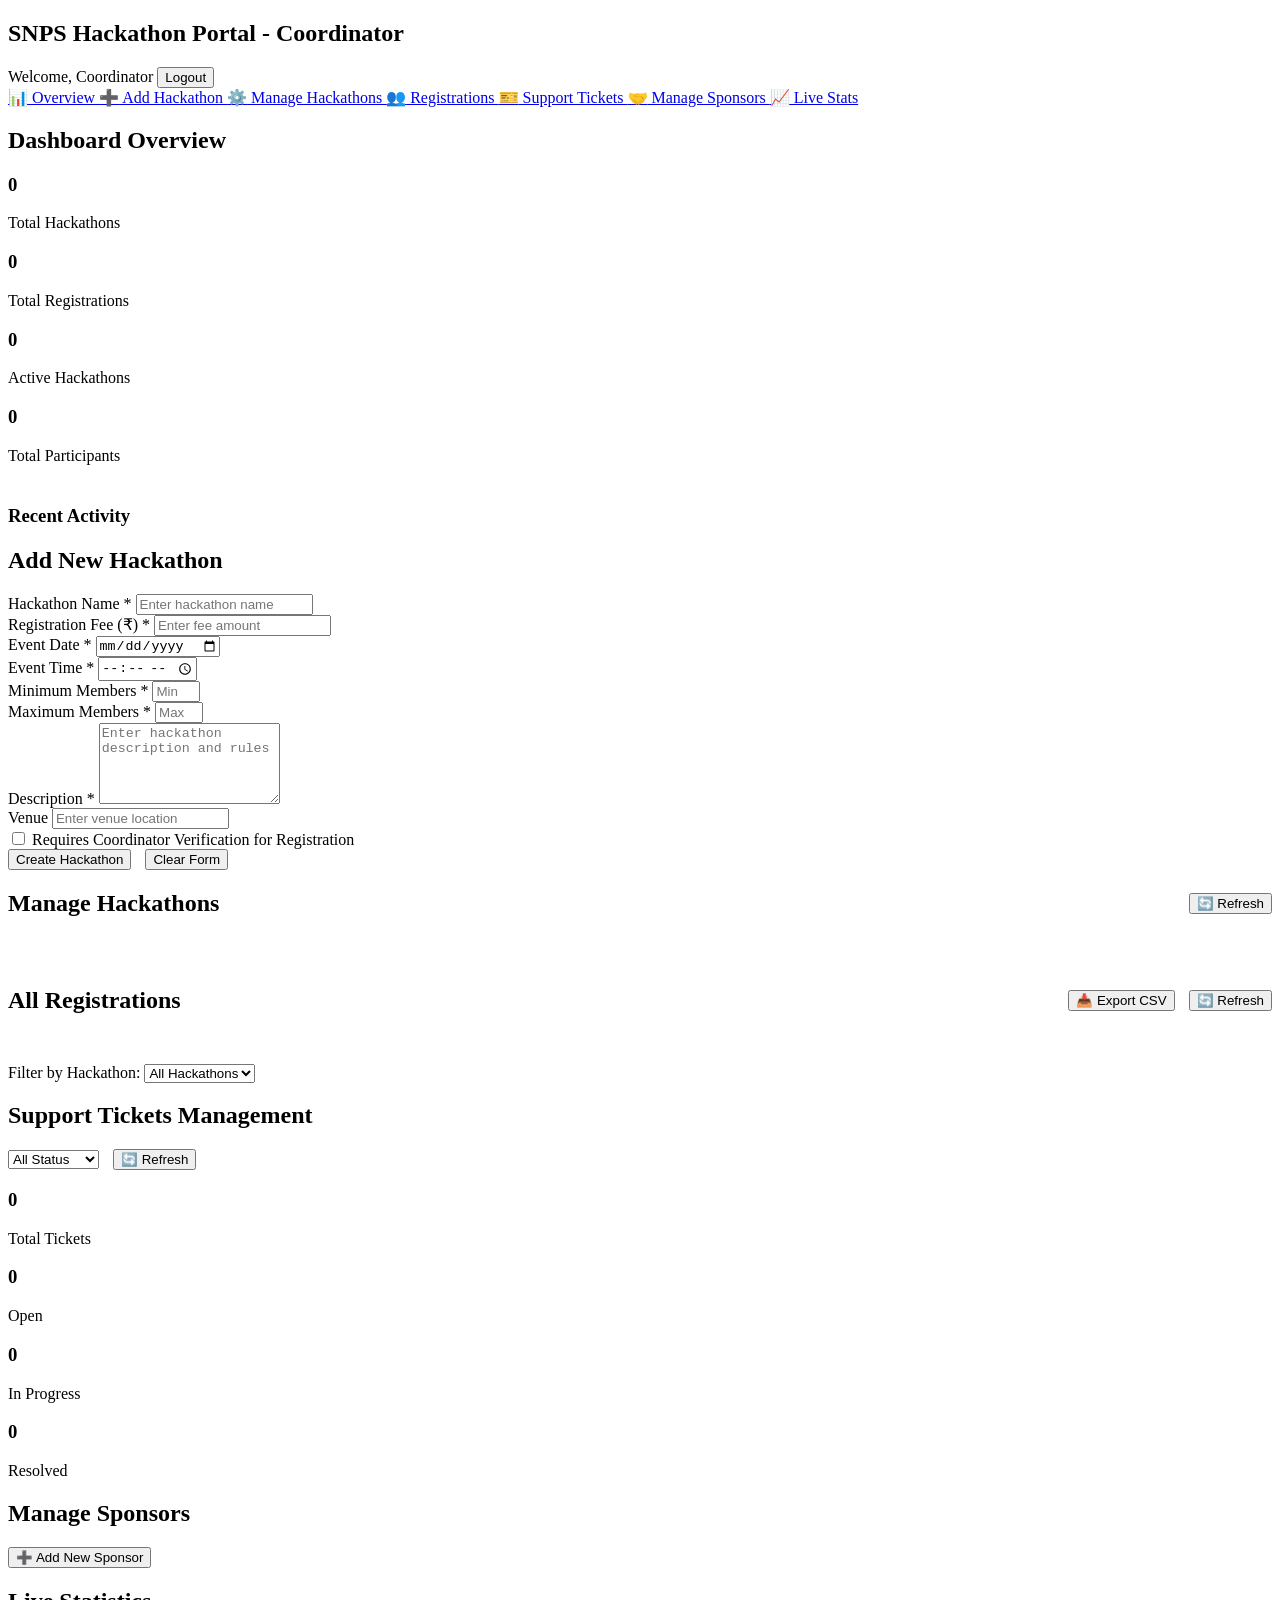
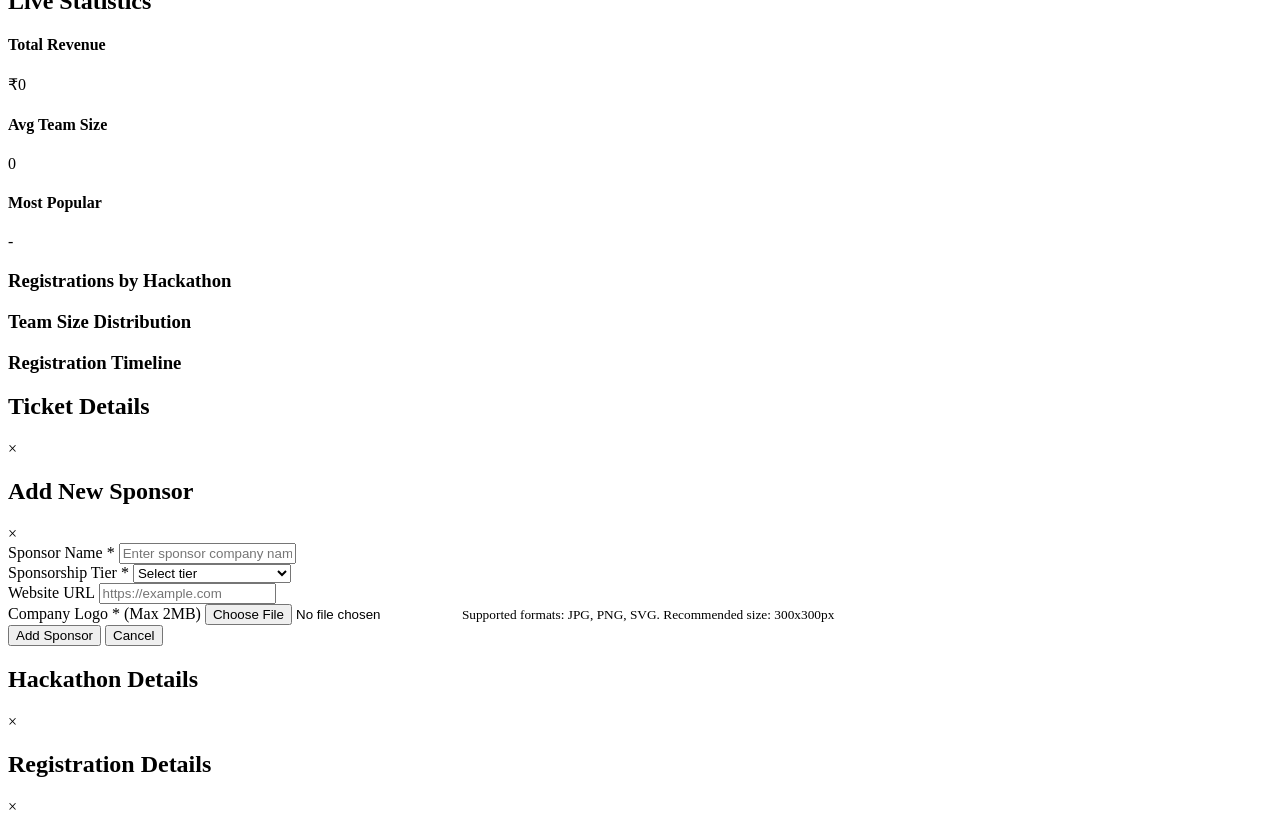
==== coordinator-dashboard.html @ 32f39334 "Add files via upload" ====
<!DOCTYPE html>
<html lang="en">

<head>
    <meta charset="UTF-8">
    <meta name="viewport" content="width=device-width, initial-scale=1.0">
    <title>Coordinator Dashboard - Hackathon Portal</title>
    <link rel="stylesheet" href="css/style.css">
    <link rel="stylesheet" href="css/dashboard.css">
    <link rel="stylesheet" href="css/tickets.css">
    <link rel="stylesheet" href="css/sponsors.css">
    <link rel="stylesheet" href="css/coordinator-modals.css">
</head>

<body>
    <header class="dashboard-header">
        <div class="container">
            <div class="logo">
                <h2>SNPS Hackathon Portal - Coordinator</h2>
            </div>
            <div class="user-info">
                <span id="coordName">Welcome, Coordinator</span>
                <button onclick="logout()" class="btn btn-logout">Logout</button>
            </div>
        </div>
    </header>

    <nav class="dashboard-nav">
        <a href="#" class="nav-item active" data-tab="overview">
            <span>📊</span> Overview
        </a>
        <a href="#" class="nav-item" data-tab="addhackathon">
            <span>➕</span> Add Hackathon
        </a>
        <a href="#" class="nav-item" data-tab="manage">
            <span>⚙️</span> Manage Hackathons
        </a>
        <a href="#" class="nav-item" data-tab="registrations">
            <span>👥</span> Registrations
        </a>
        <a href="#" class="nav-item" data-tab="tickets">
            <span>🎫</span> Support Tickets
            <span class="badge" id="coordTicketBadge" style="display: none;">0</span>
        </a>
        <a href="#" class="nav-item" data-tab="sponsors">
            <span>🤝</span> Manage Sponsors
        </a>
        <a href="#" class="nav-item" data-tab="livestats">
            <span>📈</span> Live Stats
        </a>
    </nav>

    <main class="dashboard-main">
        <div class="container">
            <div id="overviewTab" class="tab-content active">
                <h2>Dashboard Overview</h2>
                <div class="stats-grid">
                    <div class="stat-card-large">
                        <h3 id="totalHackathonsCount">0</h3>
                        <p>Total Hackathons</p>
                    </div>
                    <div class="stat-card-large">
                        <h3 id="totalRegistrationsCount">0</h3>
                        <p>Total Registrations</p>
                    </div>
                    <div class="stat-card-large">
                        <h3 id="activeHackathonsCount">0</h3>
                        <p>Active Hackathons</p>
                    </div>
                    <div class="stat-card-large">
                        <h3 id="totalParticipantsCount">0</h3>
                        <p>Total Participants</p>
                    </div>
                </div>
                <div style="margin-top: 40px;">
                    <h3 style="color: var(--primary-color); margin-bottom: 20px;">Recent Activity</h3>
                    <div id="recentActivity" class="activity-list"></div>
                </div>
            </div>

            <div id="addhackathonTab" class="tab-content">
                <h2>Add New Hackathon</h2>
                <div id="addHackathonMessage" class="message-box"></div>
                <form id="addHackathonForm" class="hackathon-form">
                    <div class="form-row">
                        <div class="form-group">
                            <label for="hackathonName">Hackathon Name *</label>
                            <input type="text" id="hackathonName" required placeholder="Enter hackathon name">
                        </div>
                        <div class="form-group">
                            <label for="hackathonPrice">Registration Fee (₹) *</label>
                            <input type="number" id="hackathonPrice" required min="0" placeholder="Enter fee amount">
                        </div>
                    </div>
                    <div class="form-row">
                        <div class="form-group">
                            <label for="hackathonDate">Event Date *</label>
                            <input type="date" id="hackathonDate" required>
                        </div>
                        <div class="form-group">
                            <label for="hackathonTime">Event Time *</label>
                            <input type="time" id="hackathonTime" required>
                        </div>
                    </div>
                    <div class="form-row">
                        <div class="form-group">
                            <label for="minMembers">Minimum Members *</label>
                            <input type="number" id="minMembers" required min="1" max="10" placeholder="Min team size">
                        </div>
                        <div class="form-group">
                            <label for="maxMembers">Maximum Members *</label>
                            <input type="number" id="maxMembers" required min="1" max="10" placeholder="Max team size">
                        </div>
                    </div>
                    <div class="form-group">
                        <label for="hackathonDescription">Description *</label>
                        <textarea id="hackathonDescription" rows="5" required placeholder="Enter hackathon description and rules"></textarea>
                    </div>
                    <div class="form-group">
                        <label for="hackathonVenue">Venue</label>
                        <input type="text" id="hackathonVenue" placeholder="Enter venue location">
                    </div>
                    <div class="form-group checkbox-group">
                        <label>
                            <input type="checkbox" id="requiresVerification">
                            Requires Coordinator Verification for Registration
                        </label>
                    </div>
                    <button type="submit" class="btn btn-primary btn-large">Create Hackathon</button>
                    <button type="reset" class="btn btn-secondary" style="margin-left: 10px;">Clear Form</button>
                </form>
            </div>

            <div id="manageTab" class="tab-content">
                <div style="display: flex; justify-content: space-between; align-items: center; margin-bottom: 30px;">
                    <h2>Manage Hackathons</h2>
                    <button onclick="refreshManageList()" class="btn btn-secondary">🔄 Refresh</button>
                </div>
                <div id="manageHackathonsList" class="manage-list"></div>
            </div>

            <div id="registrationsTab" class="tab-content">
                <div style="display: flex; justify-content: space-between; align-items: center; margin-bottom: 30px;">
                    <h2>All Registrations</h2>
                    <div>
                        <button onclick="exportRegistrations()" class="btn btn-secondary">📥 Export CSV</button>
                        <button onclick="refreshRegistrations()" class="btn btn-secondary" style="margin-left: 10px;">🔄 Refresh</button>
                    </div>
                </div>
                <div class="filter-section">
                    <label for="filterHackathon">Filter by Hackathon:</label>
                    <select id="filterHackathon" onchange="filterRegistrations()">
                        <option value="all">All Hackathons</option>
                    </select>
                </div>
                <div id="allRegistrationsList" class="registrations-table"></div>
            </div>

            <div id="ticketsTab" class="tab-content">
                <div class="tab-header">
                    <h2>Support Tickets Management</h2>
                    <div>
                        <select id="ticketFilterStatus" onchange="filterCoordinatorTickets()">
                            <option value="all">All Status</option>
                            <option value="Open">Open</option>
                            <option value="In Progress">In Progress</option>
                            <option value="Resolved">Resolved</option>
                            <option value="Closed">Closed</option>
                        </select>
                        <button onclick="refreshCoordinatorTickets()" class="btn btn-secondary" style="margin-left: 10px;">🔄 Refresh</button>
                    </div>
                </div>
                <div class="ticket-stats">
                    <div class="stat-card">
                        <h3 id="coordTotalTickets">0</h3>
                        <p>Total Tickets</p>
                    </div>
                    <div class="stat-card">
                        <h3 id="coordOpenTickets">0</h3>
                        <p>Open</p>
                    </div>
                    <div class="stat-card">
                        <h3 id="coordInProgressTickets">0</h3>
                        <p>In Progress</p>
                    </div>
                    <div class="stat-card">
                        <h3 id="coordResolvedTickets">0</h3>
                        <p>Resolved</p>
                    </div>
                </div>
                <div id="coordinatorTicketsList" class="tickets-list"></div>
            </div>

            <div id="sponsorsTab" class="tab-content">
                <div class="tab-header">
                    <h2>Manage Sponsors</h2>
                    <button onclick="openAddSponsorModal()" class="btn btn-primary">
                        ➕ Add New Sponsor
                    </button>
                </div>
                <div id="sponsorsListCoord" class="sponsors-management-grid"></div>
            </div>

            <div id="livestatsTab" class="tab-content">
                <h2>Live Statistics</h2>
                <div class="live-stats-container">
                    <div class="stats-summary-row">
                        <div class="stat-box">
                            <h4>Total Revenue</h4>
                            <p id="totalRevenue">₹0</p>
                        </div>
                        <div class="stat-box">
                            <h4>Avg Team Size</h4>
                            <p id="avgTeamSize">0</p>
                        </div>
                        <div class="stat-box">
                            <h4>Most Popular</h4>
                            <p id="mostPopular">-</p>
                        </div>
                    </div>
                    <div class="chart-section">
                        <h3>Registrations by Hackathon</h3>
                        <div id="registrationsChart" class="chart-container"></div>
                    </div>
                    <div class="chart-section">
                        <h3>Team Size Distribution</h3>
                        <div id="teamSizeChart" class="chart-container"></div>
                    </div>
                    <div class="chart-section">
                        <h3>Registration Timeline</h3>
                        <div id="timelineChart" class="chart-container"></div>
                    </div>
                </div>
            </div>
        </div>

        <div id="coordViewTicketModal" class="modal">
            <div class="modal-content modal-large">
                <div class="modal-header">
                    <h2 id="coordViewTicketNumber">Ticket Details</h2>
                    <span class="close" onclick="closeCoordViewTicketModal()">&times;</span>
                </div>
                <div id="coordViewTicketContent"></div>
            </div>
        </div>

        <div id="addSponsorModal" class="modal">
            <div class="modal-content">
                <div class="modal-header">
                    <h2>Add New Sponsor</h2>
                    <span class="close" onclick="closeAddSponsorModal()">&times;</span>
                </div>
                <form id="addSponsorForm">
                    <div class="form-group">
                        <label for="sponsorName">Sponsor Name *</label>
                        <input type="text" id="sponsorName" required placeholder="Enter sponsor company name" maxlength="100">
                    </div>

                    <div class="form-group">
                        <label for="sponsorTier">Sponsorship Tier *</label>
                        <select id="sponsorTier" required>
                            <option value="">Select tier</option>
                            <option value="platinum">💎 Platinum Sponsor</option>
                            <option value="gold">🥇 Gold Sponsor</option>
                            <option value="silver">🥈 Silver Sponsor</option>
                            <option value="bronze">🥉 Bronze Sponsor</option>
                            <option value="community">🤝 Community Partner</option>
                        </select>
                    </div>

                    <div class="form-group">
                        <label for="sponsorWebsite">Website URL</label>
                        <input type="url" id="sponsorWebsite" placeholder="https://example.com">
                    </div>

                    <div class="form-group">
                        <label for="sponsorLogo">Company Logo * (Max 2MB)</label>
                        <input type="file" id="sponsorLogo" accept="image/*" required>
                        <small>Supported formats: JPG, PNG, SVG. Recommended size: 300x300px</small>
                        <div id="logoPreview" class="logo-preview"></div>
                    </div>

                    <div class="form-actions">
                        <button type="submit" class="btn btn-primary">Add Sponsor</button>
                        <button type="button" onclick="closeAddSponsorModal()" class="btn btn-secondary">Cancel</button>
                    </div>
                </form>
            </div>
        </div>

        <div id="viewHackathonModal" class="modal">
            <div class="modal-content modal-large">
                <div class="modal-header">
                    <h2>Hackathon Details</h2>
                    <span class="close" onclick="closeViewHackathonModal()">&times;</span>
                </div>
                <div id="viewHackathonContent" class="modal-body"></div>
            </div>
        </div>

        <div id="viewRegistrationModal" class="modal">
            <div class="modal-content modal-large">
                <div class="modal-header">
                    <h2>Registration Details</h2>
                    <span class="close" onclick="closeViewRegistrationModal()">&times;</span>
                </div>
                <div id="viewRegistrationContent" class="modal-body"></div>
            </div>
        </div>
    </main>

    <script src="js/auth.js"></script>
    <script src="js/tickets.js"></script>
    <script src="js/sponsors.js"></script>
    <script src="js/coordinator.js"></script>
    <script src="js/coordinator-tickets.js"></script>
    <script src="js/coordinator-sponsors.js"></script>
</body>

</html>
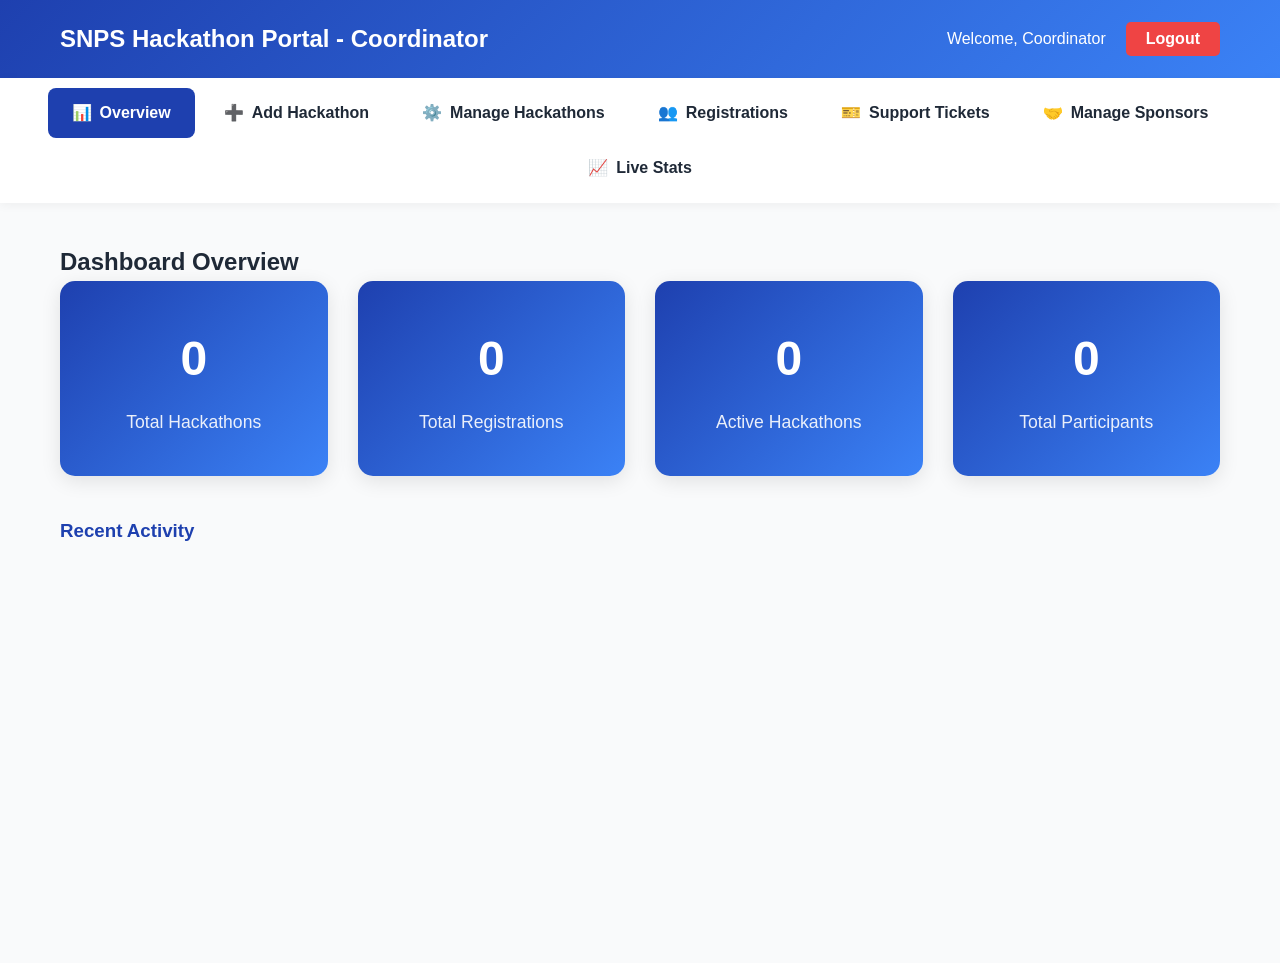
==== commit 9330979a: "Fix HTML encoding issues in coordinator-dashboard" ====
--- a/coordinator-dashboard.html
+++ b/coordinator-dashboard.html
@@ -5,11 +5,11 @@
     <meta charset="UTF-8">
     <meta name="viewport" content="width=device-width, initial-scale=1.0">
     <title>Coordinator Dashboard - Hackathon Portal</title>
-    <link rel="stylesheet" href="css/style.css">
-    <link rel="stylesheet" href="css/dashboard.css">
-    <link rel="stylesheet" href="css/tickets.css">
-    <link rel="stylesheet" href="css/sponsors.css">
-    <link rel="stylesheet" href="css/coordinator-modals.css">
+    <link rel="stylesheet" href="style.css">
+    <link rel="stylesheet" href="dashboard.css">
+    <link rel="stylesheet" href="tickets.css">
+    <link rel="stylesheet" href="sponsors.css">
+    <link rel="stylesheet" href="coordinator-modals.css">
 </head>
 
 <body>
@@ -317,4 +317,5 @@
     <script src="js/coordinator-sponsors.js"></script>
 </body>
 
-</html>+
+</html>
--- a/style.css
+++ b/style.css
@@ -0,0 +1,341 @@
+/* Reset and Base Styles */
+
+* {
+    margin: 0;
+    padding: 0;
+    box-sizing: border-box;
+}
+
+:root {
+    --primary-color: #1e40af;
+    --secondary-color: #3b82f6;
+    --accent-color: #f59e0b;
+    --text-dark: #1f2937;
+    --text-light: #6b7280;
+    --bg-light: #f9fafb;
+    --bg-white: #ffffff;
+    --border-color: #e5e7eb;
+    --success-color: #10b981;
+    --error-color: #ef4444;
+}
+
+body {
+    font-family: 'Segoe UI', Tahoma, Geneva, Verdana, sans-serif;
+    line-height: 1.6;
+    color: var(--text-dark);
+    background-color: var(--bg-light);
+}
+
+.container {
+    max-width: 1200px;
+    margin: 0 auto;
+    padding: 0 20px;
+}
+
+
+/* Header Styles */
+
+.header {
+    background: linear-gradient(135deg, var(--primary-color), var(--secondary-color));
+    color: white;
+    padding: 20px 0;
+    box-shadow: 0 2px 10px rgba(0, 0, 0, 0.1);
+}
+
+.header .container {
+    display: flex;
+    justify-content: space-between;
+    align-items: center;
+    flex-wrap: wrap;
+}
+
+.logo h1 {
+    font-size: 24px;
+    font-weight: 700;
+    margin-bottom: 5px;
+}
+
+.tagline {
+    font-size: 12px;
+    opacity: 0.9;
+    letter-spacing: 1px;
+}
+
+.nav {
+    display: flex;
+    gap: 20px;
+    align-items: center;
+}
+
+.nav a {
+    color: white;
+    text-decoration: none;
+    padding: 8px 16px;
+    border-radius: 5px;
+    transition: all 0.3s;
+}
+
+.nav a:hover {
+    background-color: rgba(255, 255, 255, 0.1);
+}
+
+.btn-login,
+.btn-register {
+    background-color: var(--accent-color);
+    font-weight: 600;
+}
+
+
+/* Hero Section */
+
+.hero {
+    background: linear-gradient(135deg, rgba(30, 64, 175, 0.95), rgba(59, 130, 246, 0.95)), url('data:image/svg+xml,<svg xmlns="http://www.w3.org/2000/svg" viewBox="0 0 1200 600"><rect fill="%231e40af" width="1200" height="600"/></svg>');
+    background-size: cover;
+    background-position: center;
+    color: white;
+    padding: 100px 20px;
+    text-align: center;
+}
+
+.hero-content h1 {
+    font-size: 2.5rem;
+    margin-bottom: 10px;
+    font-weight: 700;
+    text-transform: uppercase;
+}
+
+.hero-content h2 {
+    font-size: 2rem;
+    margin-bottom: 20px;
+    color: var(--accent-color);
+}
+
+.hero-content p {
+    font-size: 1.2rem;
+    margin-bottom: 30px;
+    opacity: 0.9;
+}
+
+.hero-buttons {
+    display: flex;
+    gap: 20px;
+    justify-content: center;
+    flex-wrap: wrap;
+}
+
+
+/* Buttons */
+
+.btn {
+    display: inline-block;
+    padding: 12px 30px;
+    border-radius: 5px;
+    text-decoration: none;
+    font-weight: 600;
+    transition: all 0.3s;
+    cursor: pointer;
+    border: none;
+    font-size: 16px;
+}
+
+.btn-primary {
+    background-color: var(--accent-color);
+    color: white;
+}
+
+.btn-primary:hover {
+    background-color: #d97706;
+    transform: translateY(-2px);
+    box-shadow: 0 5px 15px rgba(245, 158, 11, 0.4);
+}
+
+.btn-secondary {
+    background-color: white;
+    color: var(--primary-color);
+}
+
+.btn-secondary:hover {
+    background-color: var(--bg-light);
+}
+
+.btn-large {
+    padding: 15px 40px;
+    font-size: 18px;
+}
+
+
+/* About Section */
+
+.about {
+    padding: 80px 20px;
+    background-color: white;
+}
+
+.about h2 {
+    text-align: center;
+    font-size: 2.5rem;
+    margin-bottom: 20px;
+    color: var(--primary-color);
+}
+
+.about>.container>p {
+    text-align: center;
+    max-width: 800px;
+    margin: 0 auto 60px;
+    font-size: 1.1rem;
+    color: var(--text-light);
+}
+
+.features {
+    display: grid;
+    grid-template-columns: repeat(auto-fit, minmax(250px, 1fr));
+    gap: 30px;
+}
+
+.feature {
+    background-color: var(--bg-light);
+    padding: 30px;
+    border-radius: 10px;
+    text-align: center;
+    transition: all 0.3s;
+}
+
+.feature:hover {
+    transform: translateY(-5px);
+    box-shadow: 0 10px 30px rgba(0, 0, 0, 0.1);
+}
+
+.feature h3 {
+    font-size: 1.5rem;
+    margin-bottom: 15px;
+    color: var(--primary-color);
+}
+
+
+/* Hackathons Section */
+
+.hackathons {
+    padding: 80px 20px;
+    background-color: var(--bg-light);
+}
+
+.hackathons h2 {
+    text-align: center;
+    font-size: 2.5rem;
+    margin-bottom: 50px;
+    color: var(--primary-color);
+}
+
+.hackathon-grid {
+    display: grid;
+    grid-template-columns: repeat(auto-fill, minmax(300px, 1fr));
+    gap: 30px;
+}
+
+.hackathon-card {
+    background-color: white;
+    border-radius: 10px;
+    padding: 30px;
+    box-shadow: 0 5px 15px rgba(0, 0, 0, 0.1);
+    transition: all 0.3s;
+}
+
+.hackathon-card:hover {
+    transform: translateY(-5px);
+    box-shadow: 0 10px 30px rgba(0, 0, 0, 0.15);
+}
+
+.hackathon-card h3 {
+    font-size: 1.5rem;
+    margin-bottom: 15px;
+    color: var(--primary-color);
+}
+
+.hackathon-card .date {
+    display: flex;
+    align-items: center;
+    gap: 10px;
+    color: var(--text-light);
+    margin-bottom: 10px;
+}
+
+.hackathon-card .price {
+    font-size: 1.3rem;
+    color: var(--accent-color);
+    font-weight: 700;
+    margin: 15px 0;
+}
+
+.hackathon-card .description {
+    color: var(--text-light);
+    margin-bottom: 20px;
+}
+
+.hackathon-card .team-size {
+    font-size: 0.9rem;
+    color: var(--text-light);
+    margin-bottom: 15px;
+}
+
+
+/* Footer */
+
+.footer {
+    background-color: var(--text-dark);
+    color: white;
+    padding: 50px 20px 20px;
+}
+
+.footer-content {
+    display: grid;
+    grid-template-columns: repeat(auto-fit, minmax(250px, 1fr));
+    gap: 40px;
+    margin-bottom: 30px;
+}
+
+.footer-section h3 {
+    margin-bottom: 15px;
+    color: var(--accent-color);
+}
+
+.footer-section a {
+    display: block;
+    color: rgba(255, 255, 255, 0.8);
+    text-decoration: none;
+    margin-bottom: 10px;
+    transition: color 0.3s;
+}
+
+.footer-section a:hover {
+    color: white;
+}
+
+.copyright {
+    text-align: center;
+    padding-top: 20px;
+    border-top: 1px solid rgba(255, 255, 255, 0.1);
+    opacity: 0.7;
+}
+
+
+/* Responsive Design */
+
+@media (max-width: 768px) {
+    .header .container {
+        flex-direction: column;
+        text-align: center;
+    }
+    .nav {
+        margin-top: 20px;
+    }
+    .hero-content h1 {
+        font-size: 1.8rem;
+    }
+    .hero-content h2 {
+        font-size: 1.5rem;
+    }
+    .about h2,
+    .hackathons h2 {
+        font-size: 2rem;
+    }
+}
--- a/dashboard.css
+++ b/dashboard.css
@@ -0,0 +1,1398 @@
+/* Dashboard Header */
+
+.dashboard-header {
+    background: linear-gradient(135deg, var(--primary-color), var(--secondary-color));
+    color: white;
+    padding: 20px 0;
+    box-shadow: 0 2px 10px rgba(0, 0, 0, 0.1);
+}
+
+.dashboard-header .container {
+    display: flex;
+    justify-content: space-between;
+    align-items: center;
+}
+
+.user-info {
+    display: flex;
+    align-items: center;
+    gap: 20px;
+}
+
+.btn-logout {
+    background-color: var(--error-color);
+    color: white;
+    padding: 8px 20px;
+}
+
+.btn-logout:hover {
+    background-color: #dc2626;
+}
+
+
+/* Dashboard Navigation */
+
+.dashboard-nav {
+    background-color: white;
+    box-shadow: 0 2px 10px rgba(0, 0, 0, 0.05);
+    display: flex;
+    justify-content: center;
+    flex-wrap: wrap;
+    gap: 5px;
+    padding: 10px;
+}
+
+.nav-item {
+    display: flex;
+    align-items: center;
+    gap: 8px;
+    padding: 12px 24px;
+    text-decoration: none;
+    color: var(--text-dark);
+    font-weight: 600;
+    border-radius: 8px;
+    transition: all 0.3s;
+    position: relative;
+}
+
+.nav-item:hover {
+    background-color: var(--bg-light);
+    color: var(--primary-color);
+}
+
+.nav-item.active {
+    background-color: var(--primary-color);
+    color: white;
+}
+
+.nav-item .badge {
+    position: absolute;
+    top: 5px;
+    right: 5px;
+    background-color: var(--error-color);
+    color: white;
+    border-radius: 50%;
+    width: 20px;
+    height: 20px;
+    display: flex;
+    align-items: center;
+    justify-content: center;
+    font-size: 12px;
+}
+
+
+/* Dashboard Main */
+
+.dashboard-main {
+    padding: 40px 20px;
+    min-height: calc(100vh - 140px);
+}
+
+.tab-content {
+    display: none;
+}
+
+.tab-content.active {
+    display: block;
+}
+
+.tab-header {
+    margin-bottom: 40px;
+}
+
+.tab-header h2 {
+    color: var(--primary-color);
+    font-size: 2rem;
+    margin-bottom: 30px;
+}
+
+
+/* Stats Summary */
+
+.stats-summary {
+    display: grid;
+    grid-template-columns: repeat(auto-fit, minmax(200px, 1fr));
+    gap: 20px;
+    margin-bottom: 40px;
+}
+
+.stat-card {
+    background-color: white;
+    padding: 25px;
+    border-radius: 10px;
+    box-shadow: 0 2px 10px rgba(0, 0, 0, 0.1);
+    text-align: center;
+}
+
+.stat-card h3 {
+    font-size: 2.5rem;
+    color: var(--primary-color);
+    margin-bottom: 10px;
+}
+
+.stat-card p {
+    color: var(--text-light);
+    font-weight: 600;
+}
+
+
+/* Stats Grid for Coordinator */
+
+.stats-grid {
+    display: grid;
+    grid-template-columns: repeat(auto-fit, minmax(250px, 1fr));
+    gap: 30px;
+    margin-bottom: 40px;
+}
+
+.stat-card-large {
+    background: linear-gradient(135deg, var(--primary-color), var(--secondary-color));
+    color: white;
+    padding: 40px;
+    border-radius: 15px;
+    box-shadow: 0 5px 20px rgba(0, 0, 0, 0.1);
+    text-align: center;
+    transition: transform 0.3s;
+}
+
+.stat-card-large:hover {
+    transform: translateY(-5px);
+}
+
+.stat-card-large h3 {
+    font-size: 3rem;
+    margin-bottom: 10px;
+}
+
+.stat-card-large p {
+    font-size: 1.1rem;
+    opacity: 0.9;
+}
+
+
+/* Hackathons List */
+
+.hackathons-list {
+    display: grid;
+    grid-template-columns: repeat(auto-fill, minmax(320px, 1fr));
+    gap: 30px;
+}
+
+
+/* Registrations List */
+
+.registrations-list {
+    display: grid;
+    gap: 20px;
+}
+
+.registration-card {
+    background-color: white;
+    padding: 25px;
+    border-radius: 10px;
+    box-shadow: 0 2px 10px rgba(0, 0, 0, 0.1);
+}
+
+.registration-card h3 {
+    color: var(--primary-color);
+    margin-bottom: 15px;
+}
+
+.registration-details {
+    display: grid;
+    grid-template-columns: repeat(auto-fit, minmax(200px, 1fr));
+    gap: 15px;
+    margin-top: 15px;
+}
+
+.detail-item {
+    padding: 10px;
+    background-color: var(--bg-light);
+    border-radius: 5px;
+}
+
+.detail-item strong {
+    display: block;
+    color: var(--text-light);
+    font-size: 0.9rem;
+    margin-bottom: 5px;
+}
+
+
+/* Notifications List */
+
+.notifications-list {
+    display: grid;
+    gap: 15px;
+}
+
+.notification-item {
+    background-color: white;
+    padding: 20px;
+    border-radius: 10px;
+    box-shadow: 0 2px 10px rgba(0, 0, 0, 0.1);
+    border-left: 4px solid var(--primary-color);
+}
+
+.notification-item.unread {
+    background-color: #eff6ff;
+}
+
+.notification-item h4 {
+    color: var(--primary-color);
+    margin-bottom: 10px;
+}
+
+.notification-item .time {
+    color: var(--text-light);
+    font-size: 0.9rem;
+    margin-top: 10px;
+}
+
+
+/* Sponsors Grid */
+
+.sponsors-grid {
+    display: grid;
+    grid-template-columns: repeat(auto-fit, minmax(300px, 1fr));
+    gap: 30px;
+}
+
+.sponsor-card {
+    background-color: white;
+    padding: 40px;
+    border-radius: 10px;
+    box-shadow: 0 2px 10px rgba(0, 0, 0, 0.1);
+    text-align: center;
+    transition: transform 0.3s;
+}
+
+.sponsor-card:hover {
+    transform: translateY(-5px);
+}
+
+.sponsor-card h3 {
+    color: var(--primary-color);
+    margin-bottom: 15px;
+    font-size: 1.5rem;
+}
+
+
+/* Social Links */
+
+.social-links {
+    display: grid;
+    grid-template-columns: repeat(auto-fit, minmax(250px, 1fr));
+    gap: 25px;
+}
+
+.social-card {
+    background-color: white;
+    padding: 30px;
+    border-radius: 10px;
+    box-shadow: 0 2px 10px rgba(0, 0, 0, 0.1);
+    text-align: center;
+    text-decoration: none;
+    color: var(--text-dark);
+    transition: all 0.3s;
+}
+
+.social-card:hover {
+    transform: translateY(-5px);
+    box-shadow: 0 5px 20px rgba(0, 0, 0, 0.15);
+}
+
+.social-card span {
+    font-size: 3rem;
+    display: block;
+    margin-bottom: 15px;
+}
+
+.social-card h3 {
+    color: var(--primary-color);
+    margin-bottom: 10px;
+}
+
+
+/* Hackathon Form */
+
+.hackathon-form {
+    background-color: white;
+    padding: 30px;
+    border-radius: 10px;
+    box-shadow: 0 2px 10px rgba(0, 0, 0, 0.1);
+}
+
+
+/* Manage List */
+
+.manage-list {
+    display: grid;
+    gap: 20px;
+}
+
+.manage-item {
+    background-color: white;
+    padding: 25px;
+    border-radius: 10px;
+    box-shadow: 0 2px 10px rgba(0, 0, 0, 0.1);
+    display: flex;
+    justify-content: space-between;
+    align-items: center;
+    flex-wrap: wrap;
+    gap: 20px;
+}
+
+.manage-item-info h3 {
+    color: var(--primary-color);
+    margin-bottom: 10px;
+}
+
+.manage-item-actions {
+    display: flex;
+    gap: 10px;
+}
+
+.btn-edit {
+    background-color: var(--secondary-color);
+    color: white;
+    padding: 8px 16px;
+}
+
+.btn-delete {
+    background-color: var(--error-color);
+    color: white;
+    padding: 8px 16px;
+}
+
+
+/* Registrations Table */
+
+.registrations-table {
+    background-color: white;
+    padding: 20px;
+    border-radius: 10px;
+    box-shadow: 0 2px 10px rgba(0, 0, 0, 0.1);
+    overflow-x: auto;
+}
+
+.registrations-table table {
+    width: 100%;
+    border-collapse: collapse;
+}
+
+.registrations-table th,
+.registrations-table td {
+    padding: 12px;
+    text-align: left;
+    border-bottom: 1px solid var(--border-color);
+}
+
+.registrations-table th {
+    background-color: var(--bg-light);
+    color: var(--primary-color);
+    font-weight: 600;
+}
+
+
+/* Live Stats */
+
+.live-stats-container {
+    display: grid;
+    gap: 40px;
+}
+
+.chart-section {
+    background-color: white;
+    padding: 30px;
+    border-radius: 10px;
+    box-shadow: 0 2px 10px rgba(0, 0, 0, 0.1);
+}
+
+.chart-section h3 {
+    color: var(--primary-color);
+    margin-bottom: 20px;
+}
+
+
+/* Responsive */
+
+@media (max-width: 768px) {
+    .dashboard-nav {
+        flex-direction: column;
+    }
+    .stats-summary,
+    .stats-grid {
+        grid-template-columns: 1fr;
+    }
+    .manage-item {
+        flex-direction: column;
+        align-items: flex-start;
+    }
+}
+
+
+/* Message Box */
+
+.message-box {
+    padding: 15px;
+    border-radius: 8px;
+    margin-bottom: 20px;
+    display: none;
+    font-weight: 600;
+}
+
+.message-box.success {
+    background-color: #d1fae5;
+    color: var(--success-color);
+    border-left: 4px solid var(--success-color);
+}
+
+.message-box.error {
+    background-color: #fee2e2;
+    color: var(--error-color);
+    border-left: 4px solid var(--error-color);
+}
+
+
+/* Checkbox Group */
+
+.checkbox-group {
+    padding: 15px;
+    background-color: var(--bg-light);
+    border-radius: 8px;
+}
+
+.checkbox-group label {
+    display: flex;
+    align-items: center;
+    cursor: pointer;
+}
+
+.checkbox-group input[type="checkbox"] {
+    margin-right: 10px;
+    width: 18px;
+    height: 18px;
+    cursor: pointer;
+}
+
+
+/* Activity List */
+
+.activity-list {
+    display: grid;
+    gap: 15px;
+}
+
+.activity-item {
+    display: flex;
+    align-items: center;
+    gap: 15px;
+    padding: 15px;
+    background-color: white;
+    border-radius: 8px;
+    box-shadow: 0 2px 5px rgba(0, 0, 0, 0.05);
+}
+
+.activity-icon {
+    font-size: 1.5rem;
+}
+
+.activity-content {
+    flex: 1;
+}
+
+.activity-time {
+    font-size: 0.85rem;
+    color: var(--text-light);
+    margin-top: 5px;
+}
+
+
+/* Button Styles */
+
+.btn-view {
+    background-color: var(--secondary-color);
+    color: white;
+    padding: 8px 16px;
+    border: none;
+    border-radius: 5px;
+    cursor: pointer;
+    transition: all 0.3s;
+}
+
+.btn-view:hover {
+    background-color: #2563eb;
+}
+
+.btn-small {
+    padding: 5px 12px;
+    font-size: 13px;
+    border-radius: 4px;
+    border: none;
+    cursor: pointer;
+    transition: all 0.3s;
+}
+
+.btn-small.btn-view {
+    background-color: var(--secondary-color);
+    color: white;
+}
+
+
+/* Filter Section */
+
+.filter-section {
+    background-color: white;
+    padding: 20px;
+    border-radius: 10px;
+    margin-bottom: 20px;
+    display: flex;
+    align-items: center;
+    gap: 15px;
+}
+
+.filter-section label {
+    font-weight: 600;
+    color: var(--text-dark);
+}
+
+.filter-section select {
+    padding: 8px 15px;
+    border: 2px solid var(--border-color);
+    border-radius: 5px;
+    font-size: 14px;
+    cursor: pointer;
+}
+
+
+/* Chart Container */
+
+.chart-container {
+    padding: 20px;
+    min-height: 200px;
+}
+
+.bar-item {
+    margin-bottom: 20px;
+}
+
+.bar-label {
+    font-weight: 600;
+    color: var(--text-dark);
+    margin-bottom: 8px;
+    font-size: 14px;
+}
+
+.bar-wrapper {
+    background-color: var(--bg-light);
+    border-radius: 5px;
+    height: 35px;
+    position: relative;
+    overflow: hidden;
+}
+
+.bar {
+    height: 100%;
+    background: linear-gradient(90deg, var(--primary-color), var(--secondary-color));
+    border-radius: 5px;
+    display: flex;
+    align-items: center;
+    justify-content: flex-end;
+    padding-right: 10px;
+    transition: width 0.5s ease;
+    min-width: 50px;
+}
+
+.bar-secondary {
+    background: linear-gradient(90deg, #10b981, #34d399);
+}
+
+.bar-accent {
+    background: linear-gradient(90deg, var(--accent-color), #fbbf24);
+}
+
+.bar-value {
+    color: white;
+    font-weight: 600;
+    font-size: 13px;
+}
+
+
+/* Stats Summary Row */
+
+.stats-summary-row {
+    display: grid;
+    grid-template-columns: repeat(auto-fit, minmax(200px, 1fr));
+    gap: 20px;
+    margin-bottom: 30px;
+}
+
+.stat-box {
+    background-color: white;
+    padding: 25px;
+    border-radius: 10px;
+    box-shadow: 0 2px 10px rgba(0, 0, 0, 0.05);
+    text-align: center;
+}
+
+.stat-box h4 {
+    color: var(--text-light);
+    font-size: 0.9rem;
+    margin-bottom: 10px;
+    font-weight: 600;
+}
+
+.stat-box p {
+    color: var(--primary-color);
+    font-size: 1.8rem;
+    font-weight: 700;
+}
+
+
+/* Toast Notification */
+
+.toast {
+    position: fixed;
+    bottom: 30px;
+    right: 30px;
+    background-color: var(--text-dark);
+    color: white;
+    padding: 15px 25px;
+    border-radius: 8px;
+    box-shadow: 0 5px 20px rgba(0, 0, 0, 0.3);
+    opacity: 0;
+    transform: translateY(20px);
+    transition: all 0.3s ease;
+    z-index: 10000;
+}
+
+.toast.show {
+    opacity: 1;
+    transform: translateY(0);
+}
+
+
+/* Table code styling */
+
+table code {
+    background-color: var(--bg-light);
+    padding: 3px 6px;
+    border-radius: 3px;
+    font-size: 12px;
+    color: var(--primary-color);
+}
+
+
+/* Responsive */
+
+@media (max-width: 768px) {
+    .stats-summary-row,
+    .stats-grid {
+        grid-template-columns: 1fr;
+    }
+    .filter-section {
+        flex-direction: column;
+        align-items: flex-start;
+    }
+    .manage-item-actions {
+        width: 100%;
+        display: flex;
+        gap: 5px;
+    }
+    .manage-item-actions button {
+        flex: 1;
+        font-size: 13px;
+        padding: 8px 10px;
+    }
+}
+
+
+/* ============= HACKATHON FORM STYLES ============= */
+
+.hackathon-form {
+    background-color: white;
+    padding: 35px;
+    border-radius: 12px;
+    box-shadow: 0 2px 15px rgba(0, 0, 0, 0.08);
+    max-width: 900px;
+}
+
+.hackathon-form .form-row {
+    display: grid;
+    grid-template-columns: 1fr 1fr;
+    gap: 25px;
+    margin-bottom: 25px;
+}
+
+.hackathon-form .form-group {
+    margin-bottom: 25px;
+}
+
+.hackathon-form label {
+    display: block;
+    margin-bottom: 10px;
+    font-weight: 600;
+    color: var(--text-dark);
+    font-size: 15px;
+}
+
+.hackathon-form input,
+.hackathon-form select,
+.hackathon-form textarea {
+    width: 100%;
+    padding: 12px 15px;
+    border: 2px solid var(--border-color);
+    border-radius: 8px;
+    font-size: 15px;
+    font-family: inherit;
+    transition: all 0.3s ease;
+    background-color: var(--bg-white);
+}
+
+.hackathon-form input:focus,
+.hackathon-form select:focus,
+.hackathon-form textarea:focus {
+    outline: none;
+    border-color: var(--secondary-color);
+    box-shadow: 0 0 0 3px rgba(59, 130, 246, 0.1);
+}
+
+.hackathon-form textarea {
+    resize: vertical;
+    min-height: 120px;
+    line-height: 1.6;
+}
+
+.hackathon-form input::placeholder,
+.hackathon-form textarea::placeholder {
+    color: var(--text-light);
+    opacity: 0.6;
+}
+
+.hackathon-form .checkbox-group {
+    background-color: #eff6ff;
+    padding: 18px;
+    border-radius: 8px;
+    border: 2px solid #dbeafe;
+    margin-bottom: 25px;
+}
+
+.hackathon-form .checkbox-group label {
+    display: flex;
+    align-items: center;
+    margin-bottom: 0;
+    cursor: pointer;
+    font-weight: 500;
+}
+
+.hackathon-form .checkbox-group input[type="checkbox"] {
+    width: 20px;
+    height: 20px;
+    margin-right: 12px;
+    cursor: pointer;
+    accent-color: var(--primary-color);
+}
+
+.hackathon-form .btn-large {
+    padding: 14px 40px;
+    font-size: 16px;
+    font-weight: 600;
+    border-radius: 8px;
+    border: none;
+    cursor: pointer;
+    transition: all 0.3s ease;
+}
+
+.hackathon-form .btn-primary {
+    background: linear-gradient(135deg, var(--primary-color), var(--secondary-color));
+    color: white;
+    box-shadow: 0 4px 15px rgba(30, 64, 175, 0.3);
+}
+
+.hackathon-form .btn-primary:hover {
+    transform: translateY(-2px);
+    box-shadow: 0 6px 20px rgba(30, 64, 175, 0.4);
+}
+
+.hackathon-form .btn-secondary {
+    background-color: var(--bg-light);
+    color: var(--text-dark);
+    border: 2px solid var(--border-color);
+}
+
+.hackathon-form .btn-secondary:hover {
+    background-color: #e5e7eb;
+    border-color: var(--text-light);
+}
+
+
+/* Form validation states */
+
+.hackathon-form input:invalid:not(:placeholder-shown),
+.hackathon-form textarea:invalid:not(:placeholder-shown) {
+    border-color: var(--error-color);
+}
+
+.hackathon-form input:valid:not(:placeholder-shown),
+.hackathon-form textarea:valid:not(:placeholder-shown) {
+    border-color: var(--success-color);
+}
+
+
+/* Message Box (for success/error messages) */
+
+.message-box {
+    padding: 15px 20px;
+    border-radius: 8px;
+    margin-bottom: 25px;
+    display: none;
+    font-weight: 600;
+    animation: slideDown 0.3s ease;
+}
+
+@keyframes slideDown {
+    from {
+        opacity: 0;
+        transform: translateY(-10px);
+    }
+    to {
+        opacity: 1;
+        transform: translateY(0);
+    }
+}
+
+.message-box.success {
+    background-color: #d1fae5;
+    color: #059669;
+    border-left: 4px solid #10b981;
+}
+
+.message-box.error {
+    background-color: #fee2e2;
+    color: #dc2626;
+    border-left: 4px solid var(--error-color);
+}
+
+
+/* Required field indicator */
+
+.hackathon-form label::after {
+    content: " *";
+    color: var(--error-color);
+    font-weight: 700;
+}
+
+.hackathon-form .checkbox-group label::after {
+    content: "";
+}
+
+
+/* Tab Content Styling */
+
+#addhackathonTab h2 {
+    color: var(--primary-color);
+    font-size: 2rem;
+    margin-bottom: 30px;
+    font-weight: 700;
+}
+
+
+/* Responsive Design for Forms */
+
+@media (max-width: 768px) {
+    .hackathon-form {
+        padding: 25px 20px;
+    }
+    .hackathon-form .form-row {
+        grid-template-columns: 1fr;
+        gap: 20px;
+    }
+    .hackathon-form .btn-large {
+        width: 100%;
+        margin-bottom: 10px;
+    }
+    .hackathon-form .btn-secondary {
+        margin-left: 0 !important;
+    }
+}
+
+@media (max-width: 480px) {
+    .hackathon-form {
+        padding: 20px 15px;
+    }
+    .hackathon-form label {
+        font-size: 14px;
+    }
+    .hackathon-form input,
+    .hackathon-form textarea {
+        font-size: 14px;
+        padding: 10px 12px;
+    }
+}
+
+
+/* Loading State */
+
+.hackathon-form button:disabled {
+    opacity: 0.6;
+    cursor: not-allowed;
+}
+
+.hackathon-form button.loading::after {
+    content: "";
+    width: 16px;
+    height: 16px;
+    margin-left: 10px;
+    border: 2px solid rgba(255, 255, 255, 0.3);
+    border-top-color: white;
+    border-radius: 50%;
+    display: inline-block;
+    animation: spin 0.8s linear infinite;
+    vertical-align: middle;
+}
+
+@keyframes spin {
+    to {
+        transform: rotate(360deg);
+    }
+}
+
+
+/* Input focus effects */
+
+.hackathon-form input:focus,
+.hackathon-form textarea:focus {
+    background-color: white;
+}
+
+
+/* Number input styling */
+
+.hackathon-form input[type="number"] {
+    -moz-appearance: textfield;
+}
+
+.hackathon-form input[type="number"]::-webkit-outer-spin-button,
+.hackathon-form input[type="number"]::-webkit-inner-spin-button {
+    -webkit-appearance: none;
+    margin: 0;
+}
+
+
+/* Date and time input styling */
+
+.hackathon-form input[type="date"],
+.hackathon-form input[type="time"] {
+    cursor: pointer;
+}
+
+.hackathon-form input[type="date"]::-webkit-calendar-picker-indicator,
+.hackathon-form input[type="time"]::-webkit-calendar-picker-indicator {
+    cursor: pointer;
+    filter: invert(0.5);
+}
+
+
+/* Fieldset alternative styling */
+
+.form-section {
+    border: 2px solid var(--border-color);
+    border-radius: 8px;
+    padding: 20px;
+    margin-bottom: 25px;
+}
+
+.form-section-title {
+    font-size: 1.2rem;
+    font-weight: 700;
+    color: var(--primary-color);
+    margin-bottom: 20px;
+}
+
+
+/* ============= STUDENT DASHBOARD SPECIFIC STYLES ============= */
+
+
+/* Hackathon Card Enhancements */
+
+.hackathon-badge {
+    position: absolute;
+    top: 15px;
+    right: 15px;
+    padding: 6px 12px;
+    border-radius: 20px;
+    font-size: 12px;
+    font-weight: 700;
+    text-transform: uppercase;
+}
+
+.hackathon-badge.registered {
+    background-color: #d1fae5;
+    color: #059669;
+}
+
+.hackathon-badge.open {
+    background-color: #dbeafe;
+    color: #2563eb;
+}
+
+.hackathon-card {
+    position: relative;
+}
+
+.hackathon-card .venue {
+    display: flex;
+    align-items: center;
+    gap: 8px;
+    color: var(--text-light);
+    font-size: 14px;
+    margin-bottom: 10px;
+}
+
+.hackathon-card .reg-count {
+    font-size: 13px;
+    color: var(--text-light);
+    margin-top: 10px;
+}
+
+.btn-registered {
+    background-color: #10b981;
+    color: white;
+    cursor: not-allowed;
+    opacity: 0.7;
+}
+
+
+/* Registration Card */
+
+.registration-card {
+    background-color: white;
+    padding: 25px;
+    border-radius: 12px;
+    box-shadow: 0 2px 10px rgba(0, 0, 0, 0.08);
+    margin-bottom: 20px;
+    transition: transform 0.3s ease;
+}
+
+.registration-card:hover {
+    transform: translateY(-3px);
+    box-shadow: 0 5px 20px rgba(0, 0, 0, 0.12);
+}
+
+.registration-header {
+    display: flex;
+    justify-content: space-between;
+    align-items: center;
+    margin-bottom: 20px;
+    padding-bottom: 15px;
+    border-bottom: 2px solid var(--bg-light);
+}
+
+.registration-header h3 {
+    color: var(--primary-color);
+    margin: 0;
+    font-size: 1.4rem;
+}
+
+.status-badge {
+    padding: 6px 14px;
+    border-radius: 20px;
+    font-size: 12px;
+    font-weight: 700;
+}
+
+.status-badge.upcoming {
+    background-color: #dbeafe;
+    color: #2563eb;
+}
+
+.status-badge.completed {
+    background-color: #d1fae5;
+    color: #059669;
+}
+
+.registration-details {
+    display: grid;
+    grid-template-columns: repeat(auto-fit, minmax(200px, 1fr));
+    gap: 15px;
+    margin-bottom: 20px;
+}
+
+.detail-item {
+    padding: 12px;
+    background-color: var(--bg-light);
+    border-radius: 8px;
+}
+
+.detail-item strong {
+    display: block;
+    color: var(--text-light);
+    font-size: 0.85rem;
+    margin-bottom: 5px;
+    font-weight: 600;
+}
+
+.detail-item span {
+    color: var(--text-dark);
+    font-weight: 500;
+}
+
+.detail-item .amount {
+    color: var(--accent-color);
+    font-weight: 700;
+    font-size: 1.1rem;
+}
+
+.detail-item .transaction-id {
+    font-family: 'Courier New', monospace;
+    font-size: 0.9rem;
+    color: var(--primary-color);
+}
+
+.registration-actions {
+    display: flex;
+    gap: 10px;
+    flex-wrap: wrap;
+}
+
+.btn-small {
+    padding: 8px 16px;
+    font-size: 14px;
+}
+
+
+/* Empty State */
+
+.empty-state {
+    text-align: center;
+    padding: 60px 20px;
+    background-color: white;
+    border-radius: 12px;
+    box-shadow: 0 2px 10px rgba(0, 0, 0, 0.05);
+}
+
+.empty-icon {
+    font-size: 4rem;
+    margin-bottom: 20px;
+}
+
+.empty-state h3 {
+    color: var(--primary-color);
+    font-size: 1.5rem;
+    margin-bottom: 10px;
+}
+
+.empty-state p {
+    color: var(--text-light);
+    margin-bottom: 25px;
+    font-size: 1.05rem;
+}
+
+
+/* Notification Enhancements */
+
+.notification-item {
+    display: flex;
+    align-items: flex-start;
+    gap: 15px;
+    padding: 18px;
+    background-color: white;
+    border-radius: 10px;
+    box-shadow: 0 2px 8px rgba(0, 0, 0, 0.06);
+    border-left: 4px solid var(--primary-color);
+    transition: all 0.3s ease;
+    margin-bottom: 15px;
+}
+
+.notification-item:hover {
+    box-shadow: 0 4px 12px rgba(0, 0, 0, 0.1);
+    transform: translateX(5px);
+}
+
+.notification-item.unread {
+    background-color: #eff6ff;
+    border-left-color: var(--accent-color);
+}
+
+.notification-item.type-success {
+    border-left-color: #10b981;
+}
+
+.notification-item.type-reminder {
+    border-left-color: var(--accent-color);
+}
+
+.notification-item.type-info {
+    border-left-color: #3b82f6;
+}
+
+.notification-icon {
+    font-size: 1.8rem;
+    flex-shrink: 0;
+}
+
+.notification-content {
+    flex: 1;
+}
+
+.notification-content h4 {
+    color: var(--primary-color);
+    margin-bottom: 8px;
+    font-size: 1.05rem;
+}
+
+.notification-content p {
+    color: var(--text-dark);
+    line-height: 1.5;
+    margin-bottom: 8px;
+}
+
+.notification-time {
+    color: var(--text-light);
+    font-size: 0.85rem;
+    font-weight: 500;
+}
+
+
+/* Sponsor Card Enhancements */
+
+.sponsor-card {
+    background-color: white;
+    padding: 35px;
+    border-radius: 12px;
+    box-shadow: 0 2px 10px rgba(0, 0, 0, 0.08);
+    text-align: center;
+    transition: all 0.3s ease;
+    border: 2px solid transparent;
+}
+
+.sponsor-card:hover {
+    transform: translateY(-8px);
+    box-shadow: 0 8px 25px rgba(0, 0, 0, 0.15);
+    border-color: var(--secondary-color);
+}
+
+.sponsor-icon {
+    font-size: 3rem;
+    margin-bottom: 15px;
+}
+
+.sponsor-card h3 {
+    color: var(--primary-color);
+    margin-bottom: 12px;
+    font-size: 1.3rem;
+}
+
+.sponsor-card p {
+    color: var(--text-light);
+    margin-bottom: 20px;
+    line-height: 1.6;
+}
+
+.sponsor-companies {
+    display: flex;
+    flex-wrap: wrap;
+    gap: 8px;
+    justify-content: center;
+    margin-bottom: 20px;
+}
+
+.company-tag {
+    background-color: var(--bg-light);
+    padding: 6px 12px;
+    border-radius: 20px;
+    font-size: 12px;
+    color: var(--text-dark);
+    font-weight: 600;
+}
+
+
+/* Social Card Enhancements */
+
+.social-card {
+    background: linear-gradient(135deg, white, var(--bg-light));
+    padding: 35px;
+    border-radius: 12px;
+    box-shadow: 0 2px 10px rgba(0, 0, 0, 0.08);
+    text-align: center;
+    text-decoration: none;
+    color: var(--text-dark);
+    transition: all 0.3s ease;
+    border: 2px solid transparent;
+}
+
+.social-card:hover {
+    transform: translateY(-8px) scale(1.02);
+    box-shadow: 0 8px 25px rgba(0, 0, 0, 0.15);
+    border-color: var(--secondary-color);
+}
+
+.social-card span {
+    font-size: 3.5rem;
+    display: block;
+    margin-bottom: 15px;
+    transition: transform 0.3s ease;
+}
+
+.social-card:hover span {
+    transform: rotate(10deg) scale(1.1);
+}
+
+.social-card h3 {
+    color: var(--primary-color);
+    margin-bottom: 10px;
+    font-size: 1.3rem;
+}
+
+.social-card p {
+    color: var(--text-light);
+    font-size: 0.95rem;
+}
+
+
+/* Toast Notification */
+
+.toast {
+    position: fixed;
+    bottom: 30px;
+    right: 30px;
+    background: linear-gradient(135deg, var(--primary-color), var(--secondary-color));
+    color: white;
+    padding: 16px 24px;
+    border-radius: 10px;
+    box-shadow: 0 5px 25px rgba(0, 0, 0, 0.3);
+    opacity: 0;
+    transform: translateY(30px);
+    transition: all 0.3s ease;
+    z-index: 10000;
+    font-weight: 600;
+}
+
+.toast.show {
+    opacity: 1;
+    transform: translateY(0);
+}
+
+
+/* Responsive */
+
+@media (max-width: 768px) {
+    .registration-header {
+        flex-direction: column;
+        align-items: flex-start;
+        gap: 10px;
+    }
+    .registration-details {
+        grid-template-columns: 1fr;
+    }
+    .registration-actions {
+        flex-direction: column;
+    }
+    .registration-actions .btn-small {
+        width: 100%;
+    }
+    .sponsor-companies {
+        flex-direction: column;
+    }
+}
--- a/tickets.css
+++ b/tickets.css
@@ -0,0 +1,472 @@
+.ticket-stats {
+    display: grid;
+    grid-template-columns: repeat(auto-fit, minmax(200px, 1fr));
+    gap: 20px;
+    margin-bottom: 30px
+}
+
+.tickets-list {
+    display: grid;
+    gap: 20px
+}
+
+.ticket-card {
+    background: #fff;
+    border-radius: 12px;
+    padding: 25px;
+    box-shadow: 0 2px 10px rgba(0, 0, 0, .08);
+    transition: all .3s;
+    border-left: 4px solid #3b82f6
+}
+
+.ticket-card:hover {
+    transform: translateY(-3px);
+    box-shadow: 0 5px 20px rgba(0, 0, 0, .12)
+}
+
+.ticket-header {
+    display: flex;
+    justify-content: space-between;
+    align-items: flex-start;
+    margin-bottom: 15px;
+    padding-bottom: 15px;
+    border-bottom: 2px solid #f3f4f6
+}
+
+.ticket-info {
+    display: flex;
+    align-items: center;
+    gap: 10px;
+    flex-wrap: wrap
+}
+
+.ticket-number {
+    font-size: 1.1rem;
+    color: #1e40af;
+    font-weight: 700;
+    margin: 0;
+    font-family: 'Courier New', monospace
+}
+
+.ticket-status {
+    padding: 6px 14px;
+    border-radius: 20px;
+    font-size: 12px;
+    font-weight: 700;
+    text-transform: uppercase
+}
+
+.status-open {
+    background: #dbeafe;
+    color: #1e40af
+}
+
+.status-in-progress {
+    background: #fef3c7;
+    color: #d97706
+}
+
+.status-resolved {
+    background: #d1fae5;
+    color: #059669
+}
+
+.status-closed {
+    background: #f3f4f6;
+    color: #6b7280
+}
+
+.ticket-priority {
+    padding: 6px 14px;
+    border-radius: 20px;
+    font-size: 12px;
+    font-weight: 700
+}
+
+.priority-low {
+    background: #f3f4f6;
+    color: #6b7280
+}
+
+.priority-normal {
+    background: #dbeafe;
+    color: #2563eb
+}
+
+.priority-high {
+    background: #fef3c7;
+    color: #d97706
+}
+
+.priority-urgent {
+    background: #fee2e2;
+    color: #dc2626
+}
+
+.new-response-badge,
+.needs-response-badge {
+    padding: 6px 14px;
+    border-radius: 20px;
+    font-size: 12px;
+    font-weight: 700;
+    color: #fff;
+    animation: pulse 2s infinite
+}
+
+.new-response-badge {
+    background: #10b981
+}
+
+.needs-response-badge {
+    background: #ef4444
+}
+
+@keyframes pulse {
+    0%,
+    100% {
+        opacity: 1
+    }
+    50% {
+        opacity: .7
+    }
+}
+
+.coordinator-badge {
+    padding: 4px 10px;
+    border-radius: 12px;
+    font-size: 11px;
+    background: #3b82f6;
+    color: #fff;
+    margin-left: 8px
+}
+
+.student-badge {
+    padding: 4px 10px;
+    border-radius: 12px;
+    font-size: 11px;
+    background: #10b981;
+    color: #fff;
+    margin-left: 8px
+}
+
+.ticket-body {
+    margin-bottom: 15px
+}
+
+.ticket-subject {
+    font-size: 1.1rem;
+    color: #1f2937;
+    margin-bottom: 10px;
+    font-weight: 600
+}
+
+.ticket-description {
+    color: #6b7280;
+    line-height: 1.6
+}
+
+.ticket-footer {
+    display: flex;
+    justify-content: space-between;
+    align-items: center;
+    padding-top: 15px;
+    border-top: 1px solid #e5e7eb;
+    flex-wrap: wrap;
+    gap: 15px
+}
+
+.ticket-meta {
+    display: flex;
+    gap: 15px;
+    flex-wrap: wrap;
+    font-size: .9rem;
+    color: #6b7280
+}
+
+.ticket-date,
+.ticket-student {
+    font-size: .9rem;
+    color: #6b7280
+}
+
+.modal {
+    display: none;
+    position: fixed;
+    z-index: 10000;
+    left: 0;
+    top: 0;
+    width: 100%;
+    height: 100%;
+    background-color: rgba(0, 0, 0, .5)
+}
+
+.modal-content {
+    background-color: #fff;
+    margin: 5% auto;
+    padding: 0;
+    border-radius: 15px;
+    width: 90%;
+    max-width: 600px;
+    max-height: 85vh;
+    overflow-y: auto;
+    box-shadow: 0 10px 40px rgba(0, 0, 0, .3)
+}
+
+.modal-large {
+    max-width: 900px
+}
+
+.modal-header {
+    background: linear-gradient(135deg, #1e40af, #3b82f6);
+    color: #fff;
+    padding: 25px 30px;
+    border-radius: 15px 15px 0 0;
+    display: flex;
+    justify-content: space-between;
+    align-items: center
+}
+
+.modal-header h2 {
+    margin: 0;
+    font-size: 1.5rem
+}
+
+.close {
+    color: #fff;
+    font-size: 32px;
+    font-weight: 700;
+    cursor: pointer;
+    line-height: 1;
+    transition: all .3s
+}
+
+.close:hover {
+    transform: scale(1.2)
+}
+
+.ticket-detail {
+    padding: 30px
+}
+
+.ticket-detail-header {
+    margin-bottom: 30px;
+    padding-bottom: 20px;
+    border-bottom: 2px solid #e5e7eb
+}
+
+.ticket-badges {
+    display: flex;
+    gap: 10px;
+    flex-wrap: wrap;
+    margin-bottom: 15px
+}
+
+.ticket-dates div {
+    font-size: .9rem;
+    color: #6b7280;
+    margin-bottom: 5px
+}
+
+.ticket-student-info h4 {
+    color: #1e40af;
+    margin-bottom: 5px
+}
+
+.ticket-student-info p {
+    color: #6b7280
+}
+
+.ticket-detail-body h3 {
+    color: #1e40af;
+    margin: 25px 0 15px;
+    font-size: 1.2rem
+}
+
+.ticket-subject-full,
+.ticket-description-full {
+    padding: 15px;
+    background: #f9fafb;
+    border-radius: 8px;
+    line-height: 1.8
+}
+
+.responses-container {
+    max-height: 400px;
+    overflow-y: auto;
+    padding: 15px;
+    background: #f9fafb;
+    border-radius: 8px
+}
+
+.no-responses {
+    text-align: center;
+    color: #6b7280;
+    padding: 30px;
+    font-style: italic
+}
+
+.response-item {
+    background: #fff;
+    padding: 20px;
+    border-radius: 10px;
+    margin-bottom: 15px;
+    border-left: 4px solid #e5e7eb
+}
+
+.response-coordinator {
+    border-left-color: #3b82f6;
+    background: linear-gradient(to right, #eff6ff, #fff)
+}
+
+.response-student {
+    border-left-color: #10b981;
+    background: linear-gradient(to right, #f0fdf4, #fff)
+}
+
+.response-header {
+    display: flex;
+    justify-content: space-between;
+    align-items: center;
+    margin-bottom: 12px;
+    padding-bottom: 10px;
+    border-bottom: 1px solid #e5e7eb
+}
+
+.response-author {
+    font-weight: 700;
+    color: #1f2937;
+    display: flex;
+    align-items: center;
+    gap: 8px
+}
+
+.response-time {
+    font-size: .85rem;
+    color: #6b7280
+}
+
+.response-message {
+    color: #1f2937;
+    line-height: 1.6;
+    white-space: pre-wrap
+}
+
+.add-response-section {
+    margin-top: 30px;
+    padding: 25px;
+    background: #f9fafb;
+    border-radius: 10px
+}
+
+.coordinator-response {
+    background: linear-gradient(135deg, #eff6ff, #dbeafe);
+    border: 2px solid #3b82f6
+}
+
+.add-response-section h3 {
+    margin-top: 0!important;
+    margin-bottom: 15px
+}
+
+.add-response-section textarea {
+    width: 100%;
+    padding: 15px;
+    border: 2px solid #e5e7eb;
+    border-radius: 8px;
+    font-size: 15px;
+    font-family: inherit;
+    resize: vertical;
+    margin-bottom: 15px
+}
+
+.add-response-section textarea:focus {
+    outline: 0;
+    border-color: #3b82f6;
+    box-shadow: 0 0 0 3px rgba(59, 130, 246, .1)
+}
+
+#createTicketForm .form-group {
+    margin-bottom: 20px
+}
+
+#createTicketForm label {
+    display: block;
+    margin-bottom: 8px;
+    font-weight: 600;
+    color: #1f2937
+}
+
+#createTicketForm input,
+#createTicketForm textarea {
+    width: 100%;
+    padding: 12px 15px;
+    border: 2px solid #e5e7eb;
+    border-radius: 8px;
+    font-size: 15px;
+    font-family: inherit;
+    transition: all .3s
+}
+
+#createTicketForm input:focus,
+#createTicketForm textarea:focus {
+    outline: 0;
+    border-color: #3b82f6;
+    box-shadow: 0 0 0 3px rgba(59, 130, 246, .1)
+}
+
+#createTicketForm small {
+    display: block;
+    margin-top: 5px;
+    color: #6b7280;
+    font-size: .85rem
+}
+
+.form-actions {
+    display: flex;
+    gap: 10px;
+    justify-content: flex-end;
+    margin-top: 25px
+}
+
+.status-select-small {
+    padding: 6px 12px;
+    border: 2px solid #e5e7eb;
+    border-radius: 6px;
+    font-size: 13px;
+    cursor: pointer;
+    background: #fff
+}
+
+.ticket-controls {
+    display: flex;
+    gap: 10px
+}
+
+.ticket-controls select {
+    padding: 8px 12px;
+    border: 2px solid #e5e7eb;
+    border-radius: 6px;
+    font-size: 14px
+}
+
+.tab-header {
+    display: flex;
+    justify-content: space-between;
+    align-items: center;
+    margin-bottom: 30px
+}
+
+@media (max-width:768px) {
+    .ticket-header {
+        flex-direction: column;
+        gap: 10px
+    }
+    .ticket-footer {
+        flex-direction: column;
+        align-items: flex-start
+    }
+    .modal-content {
+        width: 95%;
+        margin: 2% auto
+    }
+}
--- a/sponsors.css
+++ b/sponsors.css
@@ -0,0 +1,535 @@
+/* ============= SPONSOR MANAGEMENT STYLES ============= */
+
+
+/* Coordinator Sponsors Grid */
+
+.sponsors-management-grid {
+    display: grid;
+    grid-template-columns: repeat(auto-fill, minmax(320px, 1fr));
+    gap: 30px;
+    margin-top: 30px;
+}
+
+
+/* Sponsor Management Card */
+
+.sponsor-manage-card {
+    background: white;
+    border-radius: 15px;
+    padding: 25px;
+    box-shadow: 0 4px 15px rgba(0, 0, 0, 0.1);
+    transition: all 0.3s ease;
+    border: 2px solid #e5e7eb;
+    position: relative;
+    overflow: hidden;
+}
+
+.sponsor-manage-card::before {
+    content: '';
+    position: absolute;
+    top: 0;
+    left: 0;
+    width: 100%;
+    height: 4px;
+    background: linear-gradient(90deg, #3b82f6, #8b5cf6);
+}
+
+.sponsor-manage-card:hover {
+    transform: translateY(-8px);
+    box-shadow: 0 8px 25px rgba(0, 0, 0, 0.15);
+    border-color: #3b82f6;
+}
+
+.sponsor-manage-header {
+    display: flex;
+    justify-content: space-between;
+    align-items: center;
+    margin-bottom: 20px;
+}
+
+.sponsor-tier-badge {
+    padding: 8px 16px;
+    border-radius: 25px;
+    font-size: 13px;
+    font-weight: 700;
+    color: #1f2937;
+    border: 2px solid #1f2937;
+    display: inline-flex;
+    align-items: center;
+    gap: 5px;
+}
+
+.sponsor-tier-badge-small {
+    padding: 6px 14px;
+    border-radius: 20px;
+    font-size: 12px;
+    font-weight: 700;
+    color: #1f2937;
+    margin-bottom: 15px;
+    display: inline-block;
+    border: 2px solid currentColor;
+}
+
+.btn-delete {
+    background: #fee2e2;
+    color: #dc2626;
+    border: 2px solid #dc2626;
+    padding: 10px 14px;
+    border-radius: 8px;
+    cursor: pointer;
+    font-size: 18px;
+    transition: all 0.3s;
+    display: flex;
+    align-items: center;
+    justify-content: center;
+}
+
+.btn-delete:hover {
+    background: #dc2626;
+    color: white;
+    transform: scale(1.15) rotate(5deg);
+}
+
+.sponsor-logo-container {
+    width: 100%;
+    height: 180px;
+    display: flex;
+    align-items: center;
+    justify-content: center;
+    background: linear-gradient(135deg, #f9fafb 0%, #e5e7eb 100%);
+    border-radius: 12px;
+    margin-bottom: 20px;
+    padding: 20px;
+    border: 2px dashed #cbd5e1;
+}
+
+.sponsor-logo-large {
+    max-width: 100%;
+    max-height: 100%;
+    object-fit: contain;
+    filter: drop-shadow(0 2px 8px rgba(0, 0, 0, 0.1));
+}
+
+.sponsor-logo-wrapper {
+    width: 100%;
+    height: 140px;
+    display: flex;
+    align-items: center;
+    justify-content: center;
+    background: linear-gradient(135deg, #f9fafb 0%, #e5e7eb 100%);
+    border-radius: 12px;
+    margin: 15px 0;
+    padding: 20px;
+    border: 2px solid #e5e7eb;
+}
+
+.sponsor-logo {
+    max-width: 100%;
+    max-height: 100%;
+    object-fit: contain;
+    filter: drop-shadow(0 2px 8px rgba(0, 0, 0, 0.1));
+}
+
+.sponsor-info h3 {
+    color: #1e40af;
+    margin-bottom: 12px;
+    font-size: 1.3rem;
+    font-weight: 700;
+}
+
+.sponsor-website {
+    display: inline-flex;
+    align-items: center;
+    gap: 5px;
+    color: #3b82f6;
+    text-decoration: none;
+    margin-bottom: 12px;
+    font-size: 0.95rem;
+    font-weight: 600;
+    transition: all 0.3s;
+    padding: 8px 12px;
+    background: #eff6ff;
+    border-radius: 8px;
+}
+
+.sponsor-website:hover {
+    color: #1e40af;
+    background: #dbeafe;
+    transform: translateX(3px);
+}
+
+.sponsor-date {
+    font-size: 0.9rem;
+    color: #6b7280;
+    margin-top: 15px;
+    padding-top: 15px;
+    border-top: 1px solid #e5e7eb;
+}
+
+
+/* ============= MODAL STYLING ============= */
+
+.modal {
+    display: none;
+    position: fixed;
+    z-index: 10000;
+    left: 0;
+    top: 0;
+    width: 100%;
+    height: 100%;
+    background-color: rgba(0, 0, 0, 0.6);
+    backdrop-filter: blur(5px);
+    animation: fadeIn 0.3s ease;
+}
+
+@keyframes fadeIn {
+    from {
+        opacity: 0;
+    }
+    to {
+        opacity: 1;
+    }
+}
+
+.modal-content {
+    background: white;
+    margin: 3% auto;
+    padding: 0;
+    border-radius: 20px;
+    width: 90%;
+    max-width: 600px;
+    max-height: 90vh;
+    overflow-y: auto;
+    box-shadow: 0 20px 60px rgba(0, 0, 0, 0.3);
+    animation: slideUp 0.4s ease;
+}
+
+@keyframes slideUp {
+    from {
+        opacity: 0;
+        transform: translateY(50px);
+    }
+    to {
+        opacity: 1;
+        transform: translateY(0);
+    }
+}
+
+.modal-header {
+    background: linear-gradient(135deg, #3b82f6 0%, #8b5cf6 100%);
+    color: white;
+    padding: 30px;
+    border-radius: 20px 20px 0 0;
+    display: flex;
+    justify-content: space-between;
+    align-items: center;
+    box-shadow: 0 4px 15px rgba(59, 130, 246, 0.3);
+}
+
+.modal-header h2 {
+    margin: 0;
+    font-size: 1.6rem;
+    font-weight: 700;
+}
+
+.close {
+    color: white;
+    font-size: 36px;
+    font-weight: bold;
+    cursor: pointer;
+    line-height: 1;
+    transition: all 0.3s;
+    width: 40px;
+    height: 40px;
+    display: flex;
+    align-items: center;
+    justify-content: center;
+    border-radius: 50%;
+    background: rgba(255, 255, 255, 0.2);
+}
+
+.close:hover {
+    transform: scale(1.2) rotate(90deg);
+    background: rgba(255, 255, 255, 0.3);
+}
+
+
+/* ============= FORM STYLING ============= */
+
+#addSponsorForm {
+    padding: 35px;
+}
+
+#addSponsorForm .form-group {
+    margin-bottom: 25px;
+}
+
+#addSponsorForm label {
+    display: block;
+    margin-bottom: 10px;
+    font-weight: 700;
+    color: #1f2937;
+    font-size: 0.95rem;
+    text-transform: uppercase;
+    letter-spacing: 0.5px;
+}
+
+#addSponsorForm input[type="text"],
+#addSponsorForm input[type="url"],
+#addSponsorForm select {
+    width: 100%;
+    padding: 14px 18px;
+    border: 2px solid #e5e7eb;
+    border-radius: 12px;
+    font-size: 15px;
+    font-family: inherit;
+    transition: all 0.3s;
+    background: #f9fafb;
+}
+
+#addSponsorForm input[type="text"]:focus,
+#addSponsorForm input[type="url"]:focus,
+#addSponsorForm select:focus {
+    outline: none;
+    border-color: #3b82f6;
+    background: white;
+    box-shadow: 0 0 0 4px rgba(59, 130, 246, 0.1);
+    transform: translateY(-2px);
+}
+
+#addSponsorForm select {
+    cursor: pointer;
+    appearance: none;
+    background-image: url("data:image/svg+xml,%3Csvg xmlns='http://www.w3.org/2000/svg' width='12' height='12' viewBox='0 0 12 12'%3E%3Cpath fill='%233b82f6' d='M10.293 3.293L6 7.586 1.707 3.293A1 1 0 00.293 4.707l5 5a1 1 0 001.414 0l5-5a1 1 0 10-1.414-1.414z'/%3E%3C/svg%3E");
+    background-repeat: no-repeat;
+    background-position: right 15px center;
+    padding-right: 45px;
+}
+
+#addSponsorForm input[type="file"] {
+    width: 100%;
+    padding: 16px;
+    border: 3px dashed #cbd5e1;
+    border-radius: 12px;
+    cursor: pointer;
+    font-size: 14px;
+    transition: all 0.3s;
+    background: #f9fafb;
+}
+
+#addSponsorForm input[type="file"]:hover {
+    border-color: #3b82f6;
+    background: #eff6ff;
+    transform: scale(1.02);
+}
+
+#addSponsorForm input[type="file"]:focus {
+    outline: none;
+    border-color: #3b82f6;
+    box-shadow: 0 0 0 4px rgba(59, 130, 246, 0.1);
+}
+
+#addSponsorForm small {
+    display: block;
+    margin-top: 8px;
+    color: #6b7280;
+    font-size: 0.85rem;
+    font-style: italic;
+}
+
+
+/* Logo Preview */
+
+.logo-preview {
+    margin-top: 20px;
+    text-align: center;
+    padding: 20px;
+    background: #f9fafb;
+    border-radius: 12px;
+    border: 2px solid #e5e7eb;
+}
+
+.logo-preview img {
+    max-width: 250px;
+    max-height: 250px;
+    border-radius: 12px;
+    box-shadow: 0 4px 15px rgba(0, 0, 0, 0.1);
+    border: 3px solid white;
+}
+
+
+/* Form Actions */
+
+.form-actions {
+    display: flex;
+    gap: 12px;
+    justify-content: flex-end;
+    margin-top: 35px;
+    padding-top: 25px;
+    border-top: 2px solid #e5e7eb;
+}
+
+.form-actions .btn {
+    padding: 14px 28px;
+    font-size: 15px;
+    font-weight: 700;
+    border-radius: 10px;
+    transition: all 0.3s;
+}
+
+.form-actions .btn-primary {
+    background: linear-gradient(135deg, #3b82f6 0%, #8b5cf6 100%);
+    box-shadow: 0 4px 15px rgba(59, 130, 246, 0.3);
+}
+
+.form-actions .btn-primary:hover {
+    transform: translateY(-2px);
+    box-shadow: 0 6px 20px rgba(59, 130, 246, 0.4);
+}
+
+.form-actions .btn-secondary {
+    background: #e5e7eb;
+    color: #1f2937;
+}
+
+.form-actions .btn-secondary:hover {
+    background: #d1d5db;
+    transform: translateY(-2px);
+}
+
+
+/* ============= STUDENT SPONSOR CARDS ============= */
+
+.sponsors-grid {
+    display: grid;
+    grid-template-columns: repeat(auto-fill, minmax(280px, 1fr));
+    gap: 30px;
+    margin-top: 30px;
+}
+
+.sponsor-card {
+    background: white;
+    border-radius: 15px;
+    padding: 30px;
+    box-shadow: 0 4px 15px rgba(0, 0, 0, 0.08);
+    text-align: center;
+    transition: all 0.3s ease;
+    border: 2px solid #e5e7eb;
+    position: relative;
+    overflow: hidden;
+}
+
+.sponsor-card::before {
+    content: '';
+    position: absolute;
+    top: 0;
+    left: 0;
+    width: 100%;
+    height: 4px;
+    background: linear-gradient(90deg, #3b82f6, #8b5cf6);
+}
+
+.sponsor-card:hover {
+    transform: translateY(-8px);
+    box-shadow: 0 8px 25px rgba(0, 0, 0, 0.15);
+    border-color: #3b82f6;
+}
+
+.sponsor-card h3 {
+    color: #1e40af;
+    margin: 20px 0 15px;
+    font-size: 1.2rem;
+    font-weight: 700;
+}
+
+.sponsor-card .btn {
+    margin-top: 15px;
+}
+
+
+/* ============= EMPTY STATE ============= */
+
+.empty-state {
+    text-align: center;
+    padding: 80px 30px;
+    background: linear-gradient(135deg, #f9fafb 0%, #e5e7eb 100%);
+    border-radius: 15px;
+    border: 2px dashed #cbd5e1;
+}
+
+.empty-icon {
+    font-size: 5rem;
+    margin-bottom: 25px;
+    animation: bounce 2s infinite;
+}
+
+@keyframes bounce {
+    0%,
+    100% {
+        transform: translateY(0);
+    }
+    50% {
+        transform: translateY(-10px);
+    }
+}
+
+.empty-state h3 {
+    color: #1e40af;
+    margin-bottom: 15px;
+    font-size: 1.5rem;
+}
+
+.empty-state p {
+    color: #6b7280;
+    margin-bottom: 30px;
+    font-size: 1.05rem;
+}
+
+
+/* ============= RESPONSIVE ============= */
+
+@media (max-width: 768px) {
+    .sponsors-management-grid,
+    .sponsors-grid {
+        grid-template-columns: 1fr;
+    }
+    .modal-content {
+        width: 95%;
+        margin: 5% auto;
+    }
+    #addSponsorForm {
+        padding: 25px;
+    }
+    .modal-header {
+        padding: 20px;
+    }
+    .modal-header h2 {
+        font-size: 1.3rem;
+    }
+    .form-actions {
+        flex-direction: column;
+    }
+    .form-actions .btn {
+        width: 100%;
+    }
+}
+
+
+/* ============= SCROLLBAR STYLING ============= */
+
+.modal-content::-webkit-scrollbar {
+    width: 8px;
+}
+
+.modal-content::-webkit-scrollbar-track {
+    background: #f1f1f1;
+}
+
+.modal-content::-webkit-scrollbar-thumb {
+    background: #3b82f6;
+    border-radius: 10px;
+}
+
+.modal-content::-webkit-scrollbar-thumb:hover {
+    background: #2563eb;
+}
--- a/coordinator-modals.css
+++ b/coordinator-modals.css
@@ -0,0 +1,294 @@
+/* Coordinator Details Modal Styles */
+
+.modal-body {
+    padding: 30px;
+    max-height: 70vh;
+    overflow-y: auto;
+}
+
+.details-container {
+    background: linear-gradient(135deg, #f9fafb 0%, #ffffff 100%);
+    border-radius: 15px;
+    padding: 30px;
+    border: 2px solid #e5e7eb;
+}
+
+.details-header {
+    text-align: center;
+    margin-bottom: 30px;
+    padding-bottom: 20px;
+    border-bottom: 3px solid #3b82f6;
+}
+
+.details-header h3 {
+    color: #1e40af;
+    font-size: 1.8rem;
+    margin-bottom: 10px;
+    font-weight: 700;
+}
+
+.details-header .subtitle {
+    color: #6b7280;
+    font-size: 1rem;
+    font-style: italic;
+}
+
+.details-section {
+    margin-bottom: 30px;
+    background: white;
+    padding: 25px;
+    border-radius: 12px;
+    box-shadow: 0 2px 10px rgba(0, 0, 0, 0.05);
+    border-left: 4px solid #3b82f6;
+}
+
+.details-section h4 {
+    color: #1e40af;
+    font-size: 1.3rem;
+    margin-bottom: 15px;
+    display: flex;
+    align-items: center;
+    gap: 10px;
+    font-weight: 700;
+}
+
+.details-section h4::before {
+    content: '📋';
+    font-size: 1.5rem;
+}
+
+.detail-row {
+    display: grid;
+    grid-template-columns: 200px 1fr;
+    gap: 15px;
+    padding: 12px 0;
+    border-bottom: 1px solid #f3f4f6;
+}
+
+.detail-row:last-child {
+    border-bottom: none;
+}
+
+.detail-label {
+    font-weight: 700;
+    color: #374151;
+    display: flex;
+    align-items: center;
+    gap: 8px;
+}
+
+.detail-value {
+    color: #1f2937;
+    font-weight: 500;
+}
+
+.detail-value.highlight {
+    color: #3b82f6;
+    font-weight: 700;
+    font-size: 1.1rem;
+}
+
+.detail-value.success {
+    color: #059669;
+    font-weight: 700;
+}
+
+.detail-value.price {
+    color: #dc2626;
+    font-weight: 700;
+    font-size: 1.2rem;
+}
+
+.description-box {
+    background: #f9fafb;
+    padding: 20px;
+    border-radius: 10px;
+    border: 2px solid #e5e7eb;
+    line-height: 1.8;
+    color: #374151;
+    margin-top: 10px;
+}
+
+.team-members-list {
+    background: #f9fafb;
+    padding: 20px;
+    border-radius: 10px;
+    border: 2px solid #e5e7eb;
+    margin-top: 15px;
+}
+
+.team-member-item {
+    display: flex;
+    align-items: center;
+    gap: 15px;
+    padding: 15px;
+    background: white;
+    border-radius: 8px;
+    margin-bottom: 12px;
+    box-shadow: 0 2px 5px rgba(0, 0, 0, 0.05);
+    border-left: 3px solid #3b82f6;
+}
+
+.team-member-item:last-child {
+    margin-bottom: 0;
+}
+
+.member-number {
+    background: #3b82f6;
+    color: white;
+    width: 35px;
+    height: 35px;
+    border-radius: 50%;
+    display: flex;
+    align-items: center;
+    justify-content: center;
+    font-weight: 700;
+    font-size: 1.1rem;
+}
+
+.member-info {
+    flex: 1;
+}
+
+.member-name {
+    font-weight: 700;
+    color: #1e40af;
+    font-size: 1.05rem;
+    margin-bottom: 3px;
+}
+
+.member-details {
+    color: #6b7280;
+    font-size: 0.9rem;
+}
+
+.leader-badge {
+    background: linear-gradient(135deg, #fbbf24, #f59e0b);
+    color: white;
+    padding: 5px 12px;
+    border-radius: 15px;
+    font-size: 0.8rem;
+    font-weight: 700;
+    box-shadow: 0 2px 5px rgba(245, 158, 11, 0.3);
+}
+
+.status-badge-large {
+    display: inline-block;
+    padding: 10px 20px;
+    border-radius: 25px;
+    font-weight: 700;
+    font-size: 0.95rem;
+    margin-top: 10px;
+}
+
+.status-active {
+    background: #d1fae5;
+    color: #059669;
+    border: 2px solid #059669;
+}
+
+.status-upcoming {
+    background: #dbeafe;
+    color: #2563eb;
+    border: 2px solid #2563eb;
+}
+
+.status-completed {
+    background: #f3f4f6;
+    color: #6b7280;
+    border: 2px solid #6b7280;
+}
+
+.status-paid {
+    background: #d1fae5;
+    color: #059669;
+    border: 2px solid #059669;
+}
+
+.info-box {
+    background: linear-gradient(135deg, #eff6ff 0%, #dbeafe 100%);
+    border: 2px solid #3b82f6;
+    border-radius: 10px;
+    padding: 15px 20px;
+    margin-top: 15px;
+    display: flex;
+    align-items: center;
+    gap: 15px;
+}
+
+.info-box-icon {
+    font-size: 2rem;
+}
+
+.info-box-text {
+    flex: 1;
+    color: #1e40af;
+    font-weight: 600;
+}
+
+.payment-details {
+    background: linear-gradient(135deg, #ecfdf5 0%, #d1fae5 100%);
+    border: 2px solid #059669;
+    border-radius: 12px;
+    padding: 25px;
+    margin-top: 20px;
+}
+
+.payment-details h4 {
+    color: #059669;
+}
+
+.payment-details h4::before {
+    content: '💳';
+}
+
+.transaction-id-box {
+    background: white;
+    padding: 15px;
+    border-radius: 8px;
+    font-family: 'Courier New', monospace;
+    font-size: 1.1rem;
+    font-weight: 700;
+    color: #1e40af;
+    text-align: center;
+    border: 2px dashed #3b82f6;
+    margin-top: 10px;
+}
+
+.modal-body::-webkit-scrollbar {
+    width: 10px;
+}
+
+.modal-body::-webkit-scrollbar-track {
+    background: #f1f1f1;
+    border-radius: 10px;
+}
+
+.modal-body::-webkit-scrollbar-thumb {
+    background: #3b82f6;
+    border-radius: 10px;
+}
+
+.modal-body::-webkit-scrollbar-thumb:hover {
+    background: #2563eb;
+}
+
+@media (max-width: 768px) {
+    .detail-row {
+        grid-template-columns: 1fr;
+        gap: 5px;
+    }
+    .detail-label {
+        font-size: 0.9rem;
+    }
+    .team-member-item {
+        flex-direction: column;
+        text-align: center;
+    }
+    .modal-body {
+        padding: 20px;
+    }
+    .details-container {
+        padding: 20px;
+    }
+}
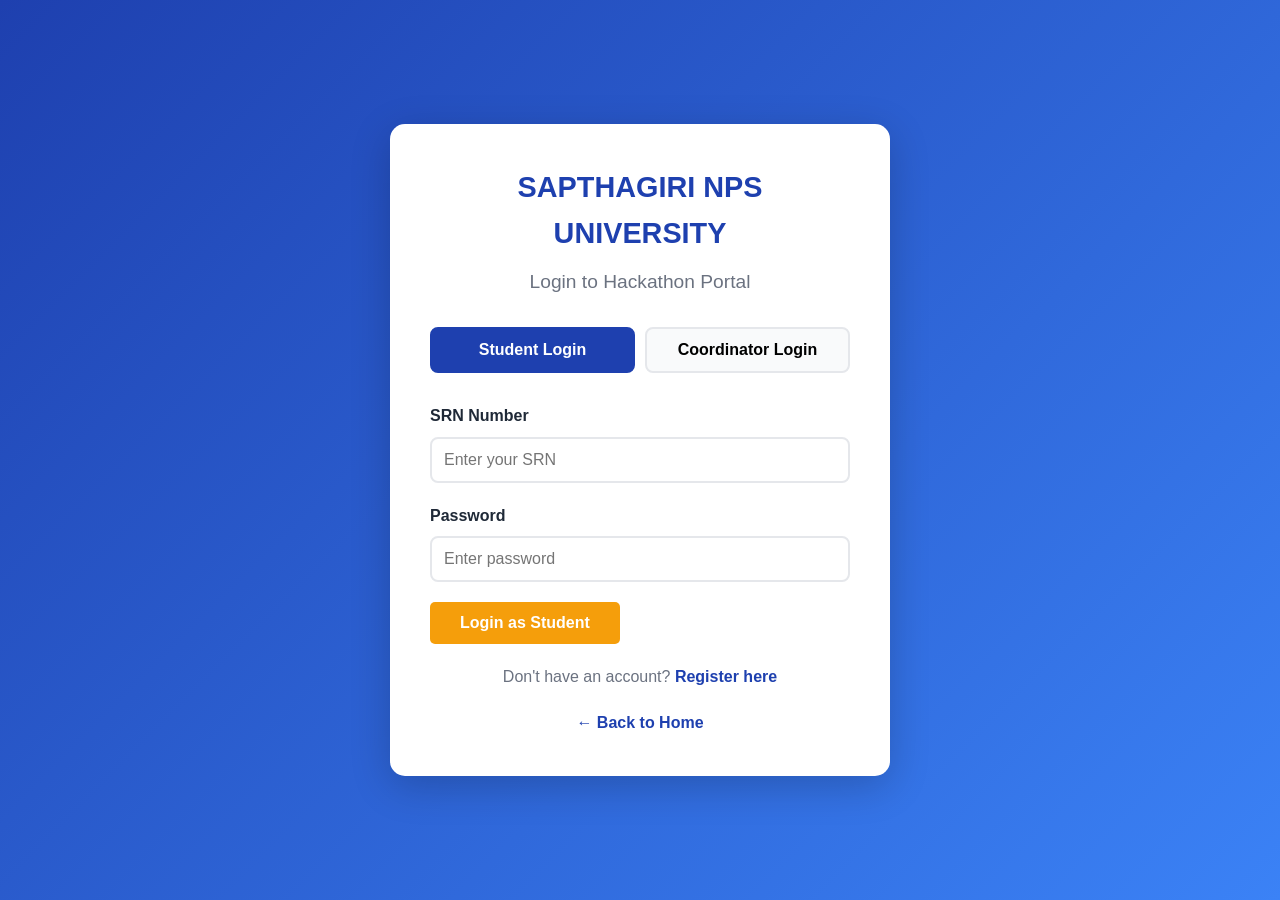
==== commit f817f3f1: "Update coordinator-dashboard.html" ====
--- a/coordinator-dashboard.html
+++ b/coordinator-dashboard.html
@@ -309,13 +309,14 @@
         </div>
     </main>
 
-    <script src="js/auth.js"></script>
-    <script src="js/tickets.js"></script>
-    <script src="js/sponsors.js"></script>
-    <script src="js/coordinator.js"></script>
-    <script src="js/coordinator-tickets.js"></script>
-    <script src="js/coordinator-sponsors.js"></script>
+    <script src="auth.js"></script>
+    <script src="tickets.js"></script>
+    <script src="sponsors.js"></script>
+    <script src="coordinator.js"></script>
+    <script src="coordinator-tickets.js"></script>
+    <script src="coordinator-sponsors.js"></script>
 </body>
 
 
 </html>
+
